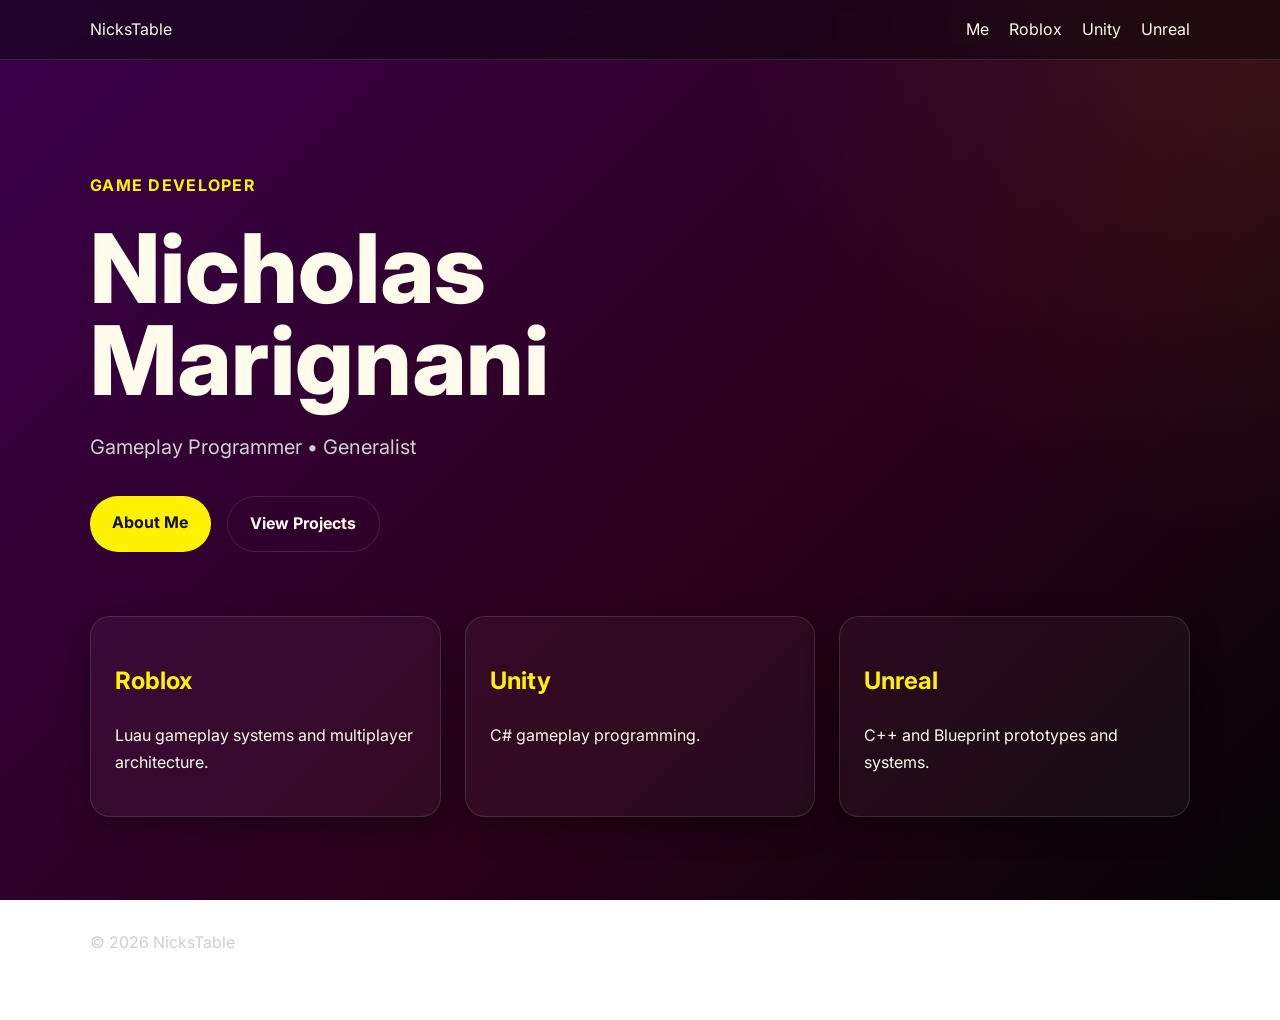
==== index.html @ cb976535 "start with roblox project page" ====
<!DOCTYPE html>
<html lang="en">
<head>
  
  <meta charset="UTF-8" />
  <meta name="viewport" content="width=device-width, initial-scale=1.0" />
  <title>NicksTable | Game Developer</title>
  <meta name="description" content="Portfolio of Nicholas Marignani - Gameplay Programmer and Game Developer." />
  <link rel="preconnect" href="https://fonts.googleapis.com">
  <link rel="preconnect" href="https://fonts.gstatic.com" crossorigin>
  <link href="https://fonts.googleapis.com/css2?family=Inter:wght@400;600;700;800&display=swap" rel="stylesheet">
  <link rel="stylesheet" href="assets/css/style.css" />
</head>
<body>
  <header class="site-header">
    <nav class="nav container">
      <a href="index.html" class="logo">NicksTable</a>
      <ul class="nav-links">
        <li><a href="me.html">Me</a></li>
        <li><a href="roblox.html">Roblox</a></li>
        <li><a href="unity.html">Unity</a></li>
        <li><a href="unreal.html">Unreal</a></li>
      </ul>
    </nav>
  </header>

  <main>
    <section class="hero container">
      <p class="eyebrow">Game Developer</p>
      <h1>Nicholas<br>Marignani</h1>
      <p class="subtitle">Gameplay Programmer • Generalist</p>

      <div class="hero-links">
        <a class="button" href="me.html">About Me</a>
        <a class="button button-secondary" href="unreal.html">View Projects</a>
      </div>
    </section>

    <section class="cards container">
      <a class="card" href="roblox.html">
        <h2>Roblox</h2>
        <p>Luau gameplay systems and multiplayer architecture.</p>
      </a>

      <a class="card" href="unity.html">
        <h2>Unity</h2>
        <p>C# gameplay programming.</p>
      </a>

      <a class="card" href="unreal.html">
        <h2>Unreal</h2>
        <p>C++ and Blueprint prototypes and systems.</p>
      </a>
    </section>
  </main>

  <footer class="site-footer container">
    <p>© 2026 NicksTable</p>
  </footer>

  <script src="assets/js/main.js"></script>
</body>
</html>
---- assets/css/style.css ----
:root {
  --bg-1: #3a004d;
  --bg-2: #2a0018;
  --bg-3: #050505;

  --text: #fffceb;
  --muted: #cfcfcf;

  --accent: #fff200;
  --accent-soft: #fff8a6;

  --link: #4da6ff;

  --border: rgba(255, 255, 255, 0.12);
  --card: rgba(255, 255, 255, 0.04);

  --radius: 20px;
  --shadow: 0 10px 30px rgba(0, 0, 0, 0.35);

  --max-width: 1100px;
}

* {
  box-sizing: border-box;
}

html {
  scroll-behavior: smooth;
}

body {
  margin: 0;
  font-family: Inter, sans-serif;
  line-height: 1.7;
  color: var(--text);
  background:
    radial-gradient(circle at top right, rgba(255, 242, 0, 0.08), transparent 35%),
    linear-gradient(135deg, var(--bg-1), var(--bg-2) 60%, var(--bg-3));
  background-attachment: fixed;
}

img,
video,
iframe {
  max-width: 100%;
  border-radius: 16px;
}

.container {
  width: min(var(--max-width), calc(100% - 2rem));
  margin: 0 auto;
}

.site-header {
  position: sticky;
  top: 0;
  backdrop-filter: blur(10px);
  background: rgba(5, 5, 5, 0.45);
  border-bottom: 1px solid var(--border);
}

.nav {
  display: flex;
  justify-content: space-between;
  align-items: center;
  padding: 1rem 0;
}

.logo,
a {
  color: var(--text);
  text-decoration: none;
}

.nav-links {
  display: flex;
  gap: 1.25rem;
  list-style: none;
  margin: 0;
  padding: 0;
}

.hero {
  padding: 6rem 0 4rem;
}

.eyebrow {
  color: var(--accent);
  font-weight: 700;
  text-transform: uppercase;
  letter-spacing: 0.08em;
}

h1 {
  font-size: clamp(3rem, 10vw, 6rem);
  line-height: 0.95;
  margin: 0.25em 0;
  font-weight: 800;
}

h2 {
  color: var(--accent);
}

.subtitle {
  font-size: 1.25rem;
  color: var(--muted);
}

.hero-links {
  display: flex;
  gap: 1rem;
  margin-top: 2rem;
  flex-wrap: wrap;
}

.button {
  display: inline-block;
  padding: 0.85rem 1.4rem;
  border-radius: 999px;
  background: var(--accent);
  color: #111;
  font-weight: 700;
}

.button-secondary {
  background: transparent;
  color: var(--text);
  border: 1px solid var(--border);
}

.cards {
  display: grid;
  grid-template-columns: repeat(auto-fit, minmax(260px, 1fr));
  gap: 1.5rem;
  padding-bottom: 4rem;
}

.card,
.project-block {
  background: var(--card);
  border: 1px solid var(--border);
  border-radius: var(--radius);
  padding: 1.5rem;
  box-shadow: var(--shadow);
}

.card:hover {
  transform: translateY(-4px);
  transition: 0.25s ease;
}

.page {
  padding: 4rem 0;
}

.back-link {
  color: var(--link);
}

.media-grid {
  display: grid;
  gap: 1rem;
  margin-top: 1rem;
}

.site-footer {
  padding: 2rem 0 3rem;
  color: var(--muted);
}

@media (max-width: 768px) {
  .nav {
    flex-direction: column;
    gap: 1rem;
  }

  .nav-links {
    flex-wrap: wrap;
    justify-content: center;
  }
}
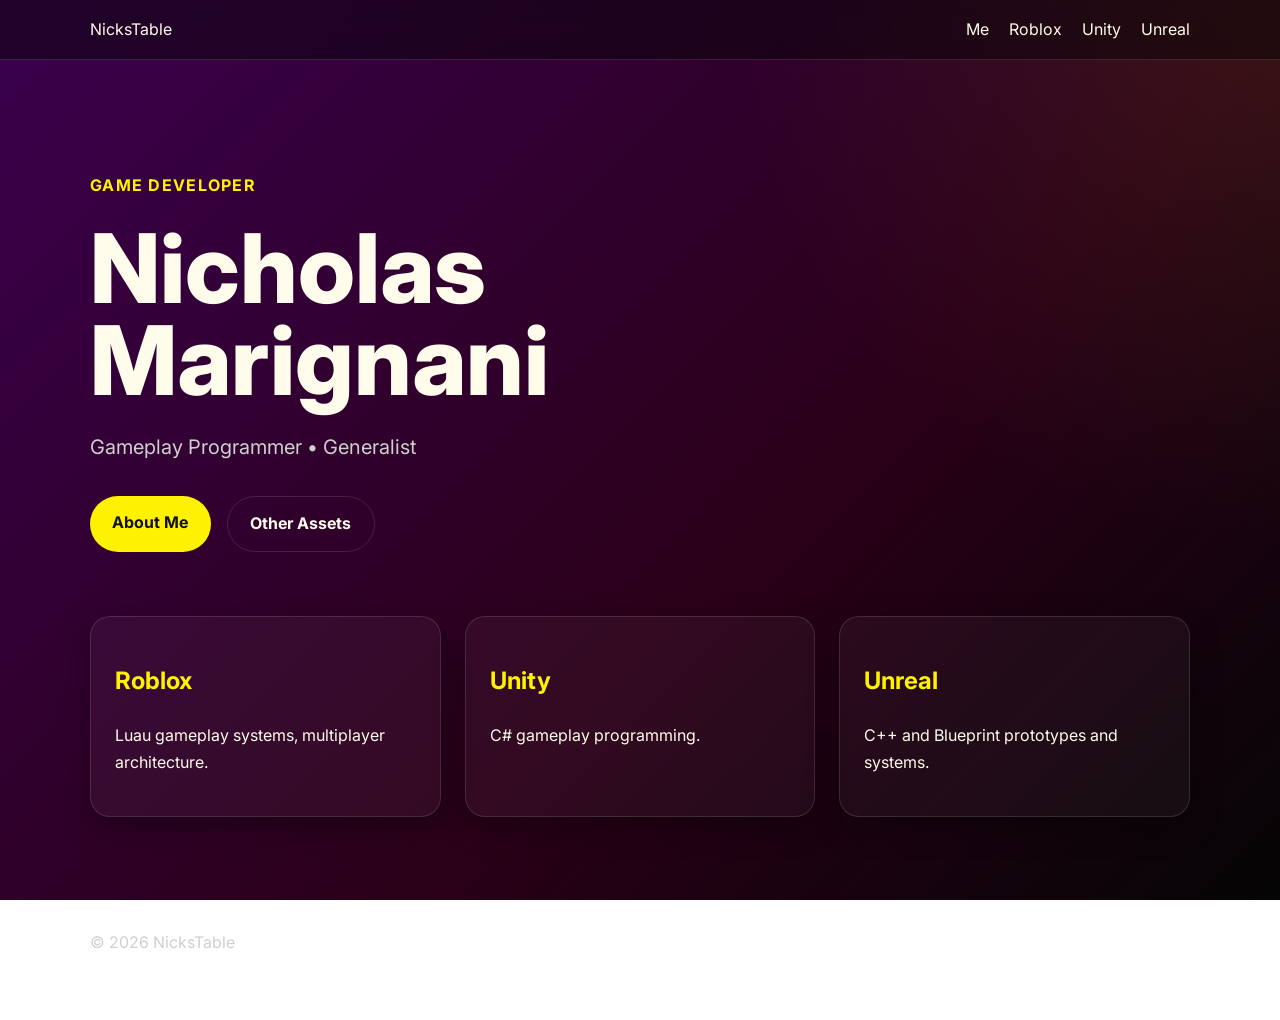
==== commit 528f504f: "roblox projects done, unity projects wip, polish" ====
--- a/index.html
+++ b/index.html
@@ -32,14 +32,14 @@
 
       <div class="hero-links">
         <a class="button" href="me.html">About Me</a>
-        <a class="button button-secondary" href="unreal.html">View Projects</a>
+        <a class="button button-secondary" href="robloxAssets.html">Other Assets</a>
       </div>
     </section>
 
     <section class="cards container">
       <a class="card" href="roblox.html">
         <h2>Roblox</h2>
-        <p>Luau gameplay systems and multiplayer architecture.</p>
+        <p>Luau gameplay systems, multiplayer architecture.</p>
       </a>
 
       <a class="card" href="unity.html">
--- a/assets/css/style.css
+++ b/assets/css/style.css
@@ -180,3 +180,67 @@
     justify-content: center;
   }
 }
+
+/* Align the video to the bottom of the left column */
+.project-showcase {
+  display: grid;
+  grid-template-columns: 1.4fr 1fr;
+  gap: 2rem;
+  align-items: end; /* bottom-align both columns */
+  margin-top: 2rem;
+}
+
+/* Make the video container stick to the bottom */
+.project-video {
+  display: flex;
+  align-items: flex-end;
+  height: 100%;
+}
+
+.project-video iframe,
+.project-video video {
+  width: 100%;
+  aspect-ratio: 16 / 9;
+  border: none;
+  border-radius: 16px;
+}
+
+/* Right column */
+.project-details {
+  display: flex;
+  flex-direction: column;
+  gap: 1.5rem;
+}
+
+/* Ensure ALL h3 titles have the same style */
+.project-block h3,
+.project-details h3 {
+  margin-top: 0;
+  margin-bottom: 0.75rem;
+  color: var(--accent);
+  font-size: 1.25rem;
+  font-weight: 700;
+  line-height: 1.2;
+}
+
+/* Lists */
+.project-details ul {
+  margin: 0;
+  padding-left: 1.25rem;
+}
+
+.project-details li {
+  margin-bottom: 0.35rem;
+}
+
+/* Responsive */
+@media (max-width: 900px) {
+  .project-showcase {
+    grid-template-columns: 1fr;
+    align-items: start;
+  }
+
+  .project-video {
+    align-items: stretch;
+  }
+}
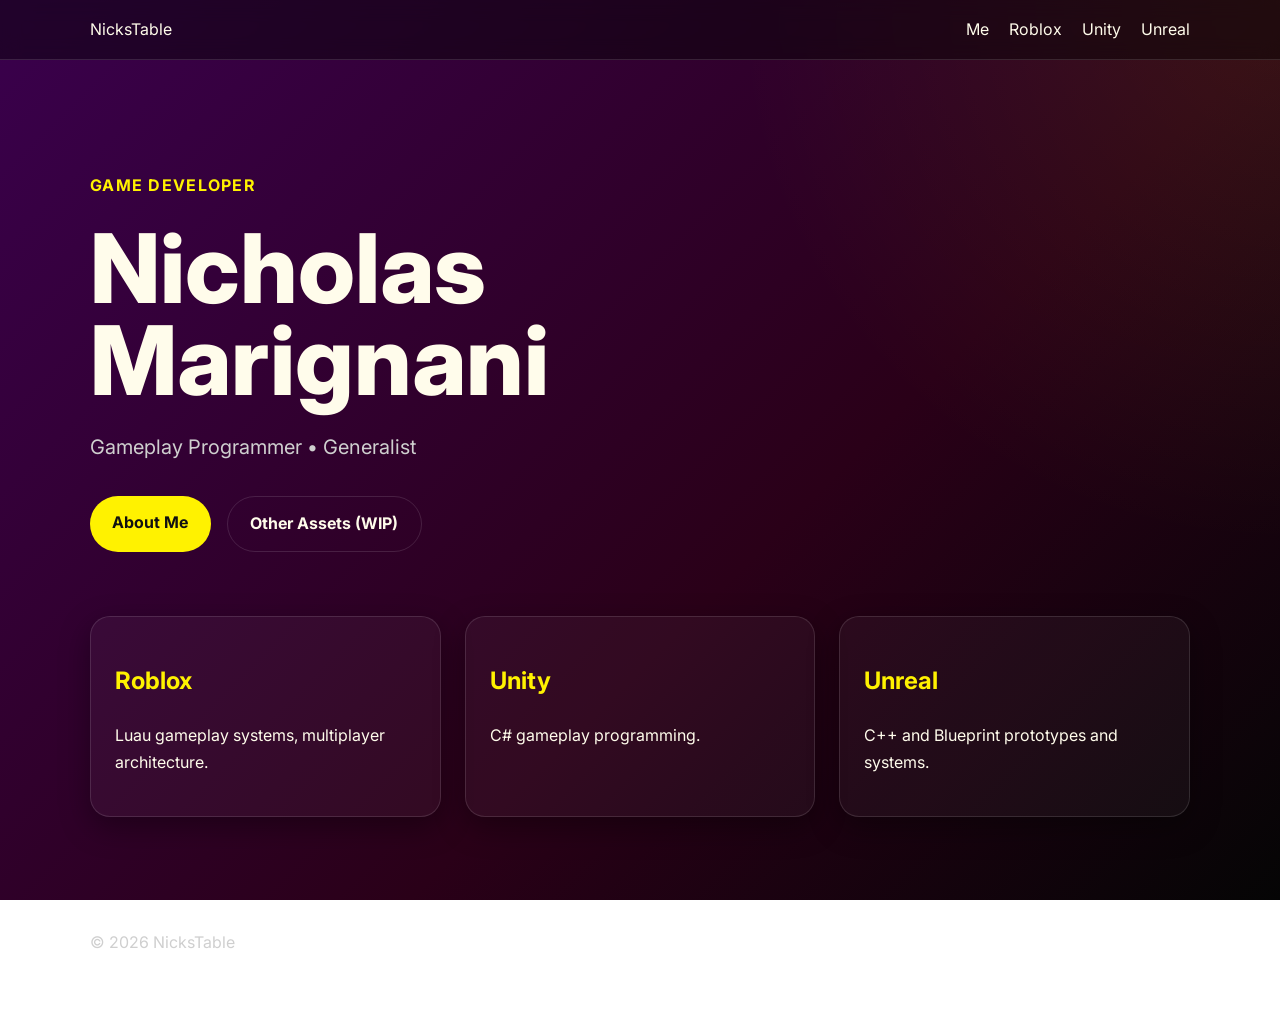
==== commit e90823ef: "Mostly finished, "Art station" missing Art station would be for other assets such as vfx, animations" ====
--- a/index.html
+++ b/index.html
@@ -32,7 +32,7 @@
 
       <div class="hero-links">
         <a class="button" href="me.html">About Me</a>
-        <a class="button button-secondary" href="robloxAssets.html">Other Assets</a>
+        <a class="button button-secondary" href="index.html">Other Assets (WIP)</a>
       </div>
     </section>
 
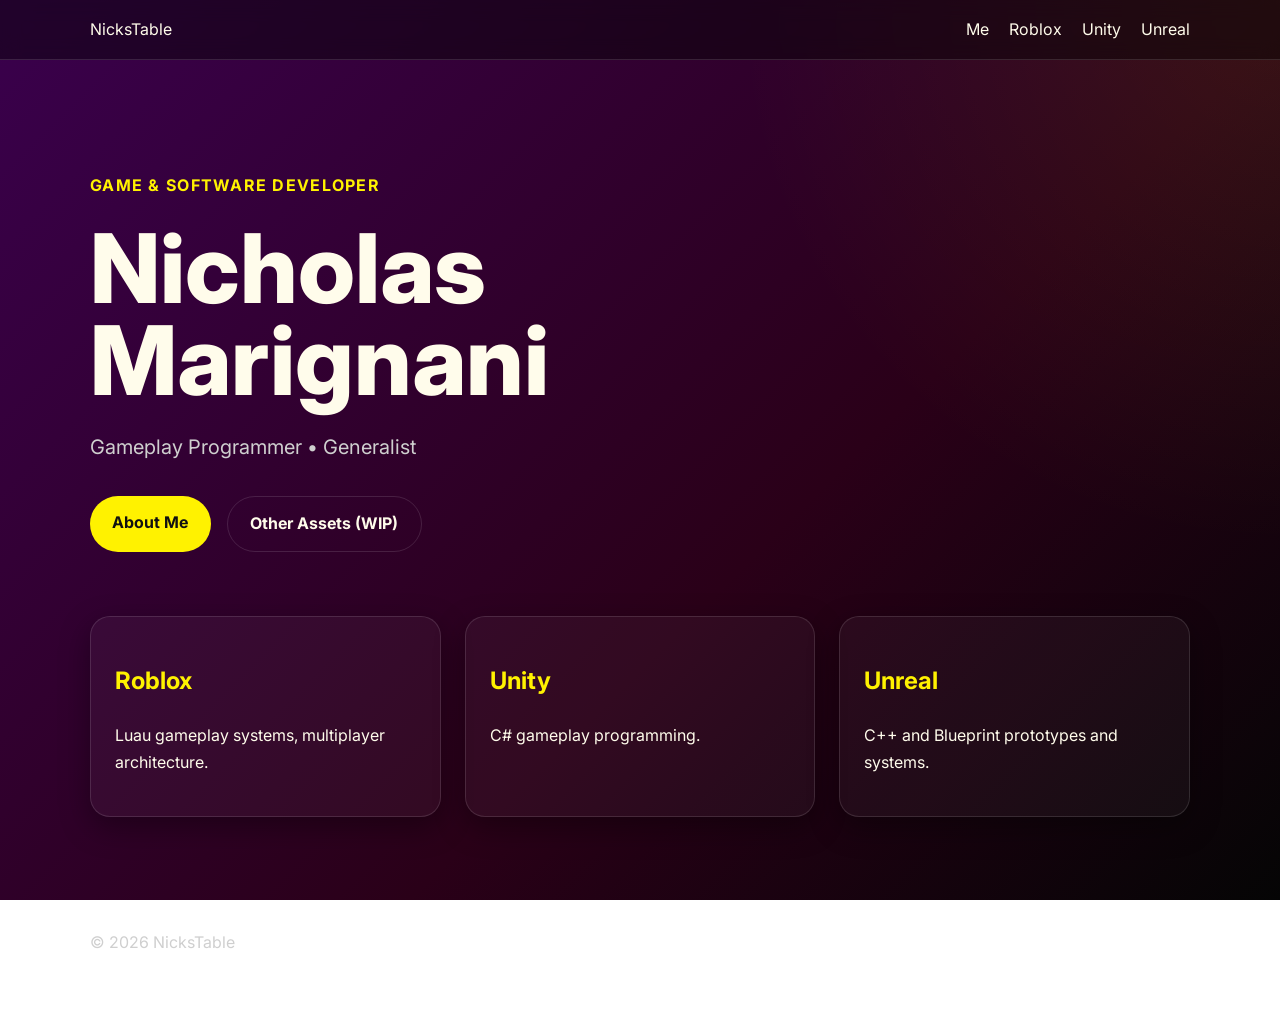
==== commit 640b7df3: "Small changes and new AlphaExilemet yt video" ====
--- a/index.html
+++ b/index.html
@@ -26,10 +26,10 @@
 
   <main>
     <section class="hero container">
-      <p class="eyebrow">Game Developer</p>
+      <p class="eyebrow">Game & Software Developer</p>
       <h1>Nicholas<br>Marignani</h1>
       <p class="subtitle">Gameplay Programmer • Generalist</p>
-
+      
       <div class="hero-links">
         <a class="button" href="me.html">About Me</a>
         <a class="button button-secondary" href="index.html">Other Assets (WIP)</a>
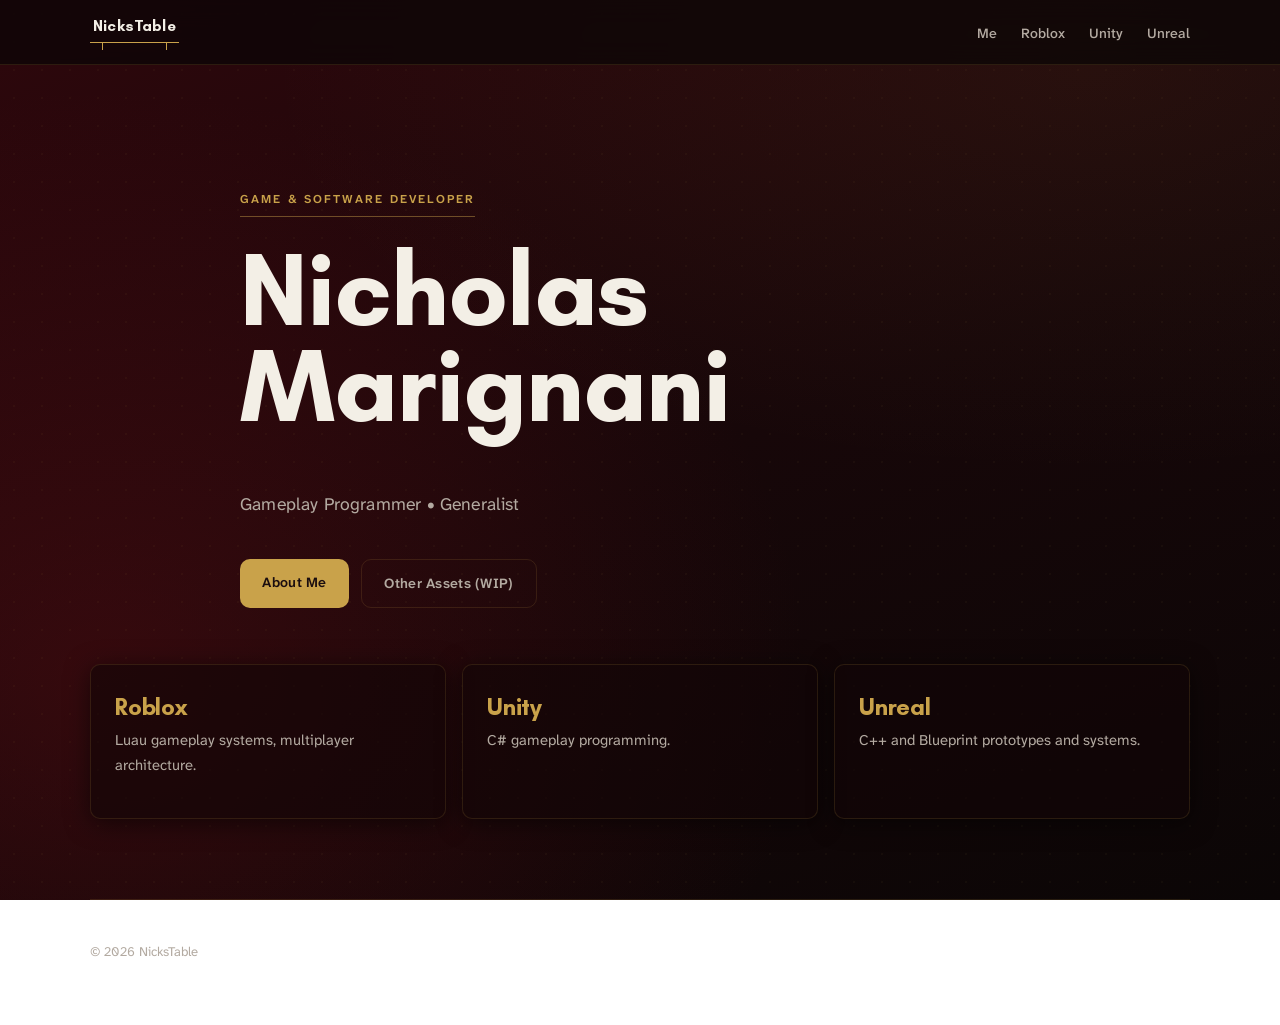
==== commit dd049821: "new "Volcanic" palette" ====
--- a/index.html
+++ b/index.html
@@ -6,9 +6,6 @@
   <meta name="viewport" content="width=device-width, initial-scale=1.0" />
   <title>NicksTable | Game Developer</title>
   <meta name="description" content="Portfolio of Nicholas Marignani - Gameplay Programmer and Game Developer." />
-  <link rel="preconnect" href="https://fonts.googleapis.com">
-  <link rel="preconnect" href="https://fonts.gstatic.com" crossorigin>
-  <link href="https://fonts.googleapis.com/css2?family=Inter:wght@400;600;700;800&display=swap" rel="stylesheet">
   <link rel="stylesheet" href="assets/css/style.css" />
 </head>
 <body>
--- a/assets/css/style.css
+++ b/assets/css/style.css
@@ -1,21 +1,48 @@
+@import url('https://fonts.googleapis.com/css2?family=Atkinson+Hyperlegible+Next:wght@400;500;600;700&display=swap');
+
+/* Glacial Indifference: the CV typeface, self-hosted (SIL OFL 1.1, see assets/fonts/OFL.txt) */
+@font-face {
+  font-family: 'Glacial Indifference';
+  src: url('../fonts/GlacialIndifference-Regular.woff2') format('woff2');
+  font-weight: 400;
+  font-style: normal;
+  font-display: swap;
+}
+
+@font-face {
+  font-family: 'Glacial Indifference';
+  src: url('../fonts/GlacialIndifference-Bold.woff2') format('woff2');
+  font-weight: 700;
+  font-style: normal;
+  font-display: swap;
+}
+
 :root {
-  --bg-1: #3a004d;
-  --bg-2: #2a0018;
-  --bg-3: #050505;
-
-  --text: #fffceb;
-  --muted: #cfcfcf;
-
-  --accent: #fff200;
-  --accent-soft: #fff8a6;
-
-  --link: #4da6ff;
-
-  --border: rgba(255, 255, 255, 0.12);
-  --card: rgba(255, 255, 255, 0.04);
-
-  --radius: 20px;
-  --shadow: 0 10px 30px rgba(0, 0, 0, 0.35);
+  /* Bordeaux is atmosphere only (background, glow, card fills), never text.
+     Gold is the accent. Never lighten the reds: they turn pink. */
+  --bg-1: #2e070c;
+  --bg-2: #170709;
+  --bg-3: #0b0606;
+
+  --text: #f3efe6;
+  --muted: #b3aaa1;
+
+  --accent: #c9a24a;
+  --accent-soft: #e2c98a;
+  --on-accent: #1a0d0f;
+
+  --link: var(--accent-soft);
+
+  --wine: #7a1018;
+  --rule: rgba(201, 162, 74, 0.45);
+  --border: rgba(201, 162, 74, 0.14);
+  --card-bg: rgba(18, 6, 8, 0.62);
+
+  --font-head: 'Glacial Indifference', 'Century Gothic', sans-serif;
+  --font-body: 'Atkinson Hyperlegible Next', sans-serif;
+
+  --radius: 10px;
+  --shadow: 0 4px 24px rgba(0, 0, 0, 0.55);
 
   --max-width: 1100px;
 }
@@ -30,12 +57,15 @@
 
 body {
   margin: 0;
-  font-family: Inter, sans-serif;
+  font-family: var(--font-body);
   line-height: 1.7;
   color: var(--text);
   background:
-    radial-gradient(circle at top right, rgba(255, 242, 0, 0.08), transparent 35%),
-    linear-gradient(135deg, var(--bg-1), var(--bg-2) 60%, var(--bg-3));
+    radial-gradient(rgba(201, 162, 74, 0.045) 1px, transparent 1px),
+    radial-gradient(ellipse 65% 45% at 85% 8%, rgba(201, 162, 74, 0.06), transparent),
+    radial-gradient(ellipse 55% 65% at 8% 75%, rgba(122, 16, 24, 0.3), transparent),
+    linear-gradient(158deg, var(--bg-1) 0%, var(--bg-2) 52%, var(--bg-3) 100%);
+  background-size: 28px 28px, 100% 100%, 100% 100%, 100% 100%;
   background-attachment: fixed;
 }
 
@@ -43,30 +73,59 @@
 video,
 iframe {
   max-width: 100%;
-  border-radius: 16px;
+  border-radius: 8px;
 }
 
 .container {
-  width: min(var(--max-width), calc(100% - 2rem));
+  width: min(var(--max-width), calc(100% - 2.5rem));
   margin: 0 auto;
 }
+
+/* ── Nav ── */
 
 .site-header {
   position: sticky;
   top: 0;
-  backdrop-filter: blur(10px);
-  background: rgba(5, 5, 5, 0.45);
+  backdrop-filter: blur(14px);
+  -webkit-backdrop-filter: blur(14px);
+  background: rgba(11, 6, 6, 0.72);
   border-bottom: 1px solid var(--border);
+  z-index: 100;
 }
 
 .nav {
   display: flex;
   justify-content: space-between;
   align-items: center;
-  padding: 1rem 0;
-}
-
-.logo,
+  padding: 0.9rem 0;
+}
+
+/* The wordmark sits on a "table": a gold hairline with two short inset legs */
+.logo {
+  display: inline-block;
+  position: relative;
+  padding: 0 0.2rem 0.6rem;
+  font-family: var(--font-head);
+  font-weight: 700;
+  font-size: 0.95rem;
+  color: var(--text);
+  text-decoration: none;
+  letter-spacing: 0.01em;
+}
+
+.logo::after {
+  content: '';
+  position: absolute;
+  left: 0;
+  right: 0;
+  bottom: 0;
+  height: 0.42rem;
+  border-top: 1px solid var(--accent);
+  background:
+    linear-gradient(var(--accent), var(--accent)) 14% 0 / 1px 100% no-repeat,
+    linear-gradient(var(--accent), var(--accent)) 86% 0 / 1px 100% no-repeat;
+}
+
 a {
   color: var(--text);
   text-decoration: none;
@@ -74,123 +133,265 @@
 
 .nav-links {
   display: flex;
-  gap: 1.25rem;
+  gap: 1.5rem;
   list-style: none;
   margin: 0;
   padding: 0;
 }
 
+.nav-links a {
+  color: var(--muted);
+  font-size: 0.875rem;
+  font-weight: 500;
+  position: relative;
+  transition: color 0.2s;
+}
+
+.nav-links a::after {
+  content: '';
+  position: absolute;
+  bottom: -2px;
+  left: 0;
+  right: 0;
+  height: 1px;
+  background: var(--accent);
+  transform: scaleX(0);
+  transform-origin: left;
+  transition: transform 0.2s ease;
+}
+
+.nav-links a:hover {
+  color: var(--text);
+}
+
+.nav-links a:hover::after {
+  transform: scaleX(1);
+}
+
+/* ── Hero ── */
+
 .hero {
-  padding: 6rem 0 4rem;
+  padding: 7rem 0 3.5rem;
+  max-width: 800px;
 }
 
 .eyebrow {
+  display: inline-block;
+  color: var(--accent);
+  font-size: 0.75rem;
+  font-weight: 600;
+  text-transform: uppercase;
+  letter-spacing: 0.16em;
+  margin-bottom: 1.5rem;
+  padding-bottom: 0.4rem;
+  border-bottom: 1px solid var(--rule);
+}
+
+h1 {
+  font-family: var(--font-head);
+  font-size: clamp(3.2rem, 10vw, 6.5rem);
+  line-height: 0.92;
+  margin: 0 0 0.55em;
+  font-weight: 700;
+  letter-spacing: -0.01em;
+}
+
+h2 {
+  font-family: var(--font-head);
   color: var(--accent);
   font-weight: 700;
-  text-transform: uppercase;
-  letter-spacing: 0.08em;
-}
-
-h1 {
-  font-size: clamp(3rem, 10vw, 6rem);
-  line-height: 0.95;
-  margin: 0.25em 0;
-  font-weight: 800;
-}
-
-h2 {
-  color: var(--accent);
+  letter-spacing: -0.01em;
+  line-height: 1.2;
 }
 
 .subtitle {
-  font-size: 1.25rem;
+  font-size: 1.1rem;
   color: var(--muted);
+  letter-spacing: 0.01em;
 }
 
 .hero-links {
   display: flex;
-  gap: 1rem;
-  margin-top: 2rem;
+  gap: 0.75rem;
+  margin-top: 2.5rem;
   flex-wrap: wrap;
 }
+
+/* ── Buttons ── */
 
 .button {
   display: inline-block;
-  padding: 0.85rem 1.4rem;
-  border-radius: 999px;
+  padding: 0.7rem 1.4rem;
+  border-radius: var(--radius);
   background: var(--accent);
-  color: #111;
-  font-weight: 700;
+  color: var(--on-accent);
+  font-weight: 600;
+  font-size: 0.875rem;
+  letter-spacing: 0.02em;
+  transition: opacity 0.18s, transform 0.15s;
+}
+
+.button:hover {
+  opacity: 0.85;
+  transform: translateY(-1px);
 }
 
 .button-secondary {
   background: transparent;
+  color: var(--muted);
+  border: 1px solid var(--border);
+}
+
+.button-secondary:hover {
   color: var(--text);
-  border: 1px solid var(--border);
-}
+  border-color: var(--rule);
+  opacity: 1;
+}
+
+/* ── Cards ── */
 
 .cards {
   display: grid;
   grid-template-columns: repeat(auto-fit, minmax(260px, 1fr));
-  gap: 1.5rem;
-  padding-bottom: 4rem;
-}
-
-.card,
-.project-block {
-  background: var(--card);
+  gap: 1rem;
+  padding-bottom: 5rem;
+}
+
+.card {
+  background: var(--card-bg);
   border: 1px solid var(--border);
   border-radius: var(--radius);
-  padding: 1.5rem;
+  padding: 1.75rem 1.5rem 2.5rem;
   box-shadow: var(--shadow);
+  position: relative;
+  overflow: hidden;
+  transition: border-color 0.2s, box-shadow 0.2s, transform 0.2s;
+}
+
+.card::after {
+  content: '→';
+  position: absolute;
+  bottom: 1.25rem;
+  right: 1.5rem;
+  color: var(--accent);
+  font-size: 1rem;
+  opacity: 0;
+  transform: translateX(-5px);
+  transition: opacity 0.2s, transform 0.2s;
 }
 
 .card:hover {
-  transform: translateY(-4px);
-  transition: 0.25s ease;
+  border-color: rgba(201, 162, 74, 0.38);
+  box-shadow: 0 0 0 1px rgba(201, 162, 74, 0.08), 0 8px 32px rgba(122, 16, 24, 0.35), var(--shadow);
+  transform: translateY(-2px);
+}
+
+.card:hover::after {
+  opacity: 1;
+  transform: translateX(0);
+}
+
+.card h2 {
+  margin-top: 0;
+  margin-bottom: 0.4rem;
+}
+
+.card p {
+  margin: 0;
+  color: var(--muted);
+  font-size: 0.925rem;
+}
+
+/* ── Inner pages ── */
+
+.project-block {
+  background: var(--card-bg);
+  border: 1px solid var(--border);
+  border-radius: var(--radius);
+  padding: 2rem;
+  box-shadow: var(--shadow);
 }
 
 .page {
-  padding: 4rem 0;
+  padding: 4rem 0 6rem;
 }
 
 .back-link {
   color: var(--link);
+  text-decoration: underline;
+  text-decoration-color: var(--rule);
+  text-underline-offset: 0.2em;
+  font-size: 0.875rem;
+  display: inline-block;
+  margin-bottom: 2rem;
+  transition: color 0.18s;
+}
+
+.back-link:hover {
+  color: var(--accent-soft);
+  text-decoration-color: var(--accent-soft);
+}
+
+/* Gold hairline under section titles, as in the CV */
+.page h2 {
+  padding-bottom: 0.35rem;
+  border-bottom: 1px solid var(--rule);
+}
+
+li::marker {
+  color: var(--accent);
+}
+
+::selection {
+  background: var(--accent);
+  color: var(--on-accent);
+}
+
+:focus-visible {
+  outline: 2px solid var(--accent);
+  outline-offset: 3px;
 }
 
 .media-grid {
   display: grid;
-  gap: 1rem;
-  margin-top: 1rem;
-}
+  gap: 1.5rem;
+  margin-top: 1.5rem;
+}
+
+/* ── Footer ── */
 
 .site-footer {
-  padding: 2rem 0 3rem;
+  padding: 1.75rem 0 3rem;
   color: var(--muted);
-}
+  font-size: 0.82rem;
+  border-top: 1px solid var(--border);
+}
+
+/* ── Mobile ── */
 
 @media (max-width: 768px) {
   .nav {
     flex-direction: column;
-    gap: 1rem;
+    gap: 0.75rem;
   }
 
   .nav-links {
     flex-wrap: wrap;
     justify-content: center;
+    gap: 1rem;
   }
 }
 
-/* Align the video to the bottom of the left column */
+/* ── Project showcase ── */
+
 .project-showcase {
   display: grid;
   grid-template-columns: 1.4fr 1fr;
   gap: 2rem;
-  align-items: end; /* bottom-align both columns */
+  align-items: end;
   margin-top: 2rem;
 }
 
-/* Make the video container stick to the bottom */
 .project-video {
   display: flex;
   align-items: flex-end;
@@ -202,28 +403,27 @@
   width: 100%;
   aspect-ratio: 16 / 9;
   border: none;
-  border-radius: 16px;
-}
-
-/* Right column */
+  border-radius: 8px;
+}
+
 .project-details {
   display: flex;
   flex-direction: column;
   gap: 1.5rem;
 }
 
-/* Ensure ALL h3 titles have the same style */
 .project-block h3,
 .project-details h3 {
   margin-top: 0;
   margin-bottom: 0.75rem;
   color: var(--accent);
-  font-size: 1.25rem;
+  font-family: var(--font-head);
+  font-size: 1.1rem;
   font-weight: 700;
+  letter-spacing: 0;
   line-height: 1.2;
 }
 
-/* Lists */
 .project-details ul {
   margin: 0;
   padding-left: 1.25rem;
@@ -233,7 +433,6 @@
   margin-bottom: 0.35rem;
 }
 
-/* Responsive */
 @media (max-width: 900px) {
   .project-showcase {
     grid-template-columns: 1fr;
@@ -243,4 +442,4 @@
   .project-video {
     align-items: stretch;
   }
-}+}
